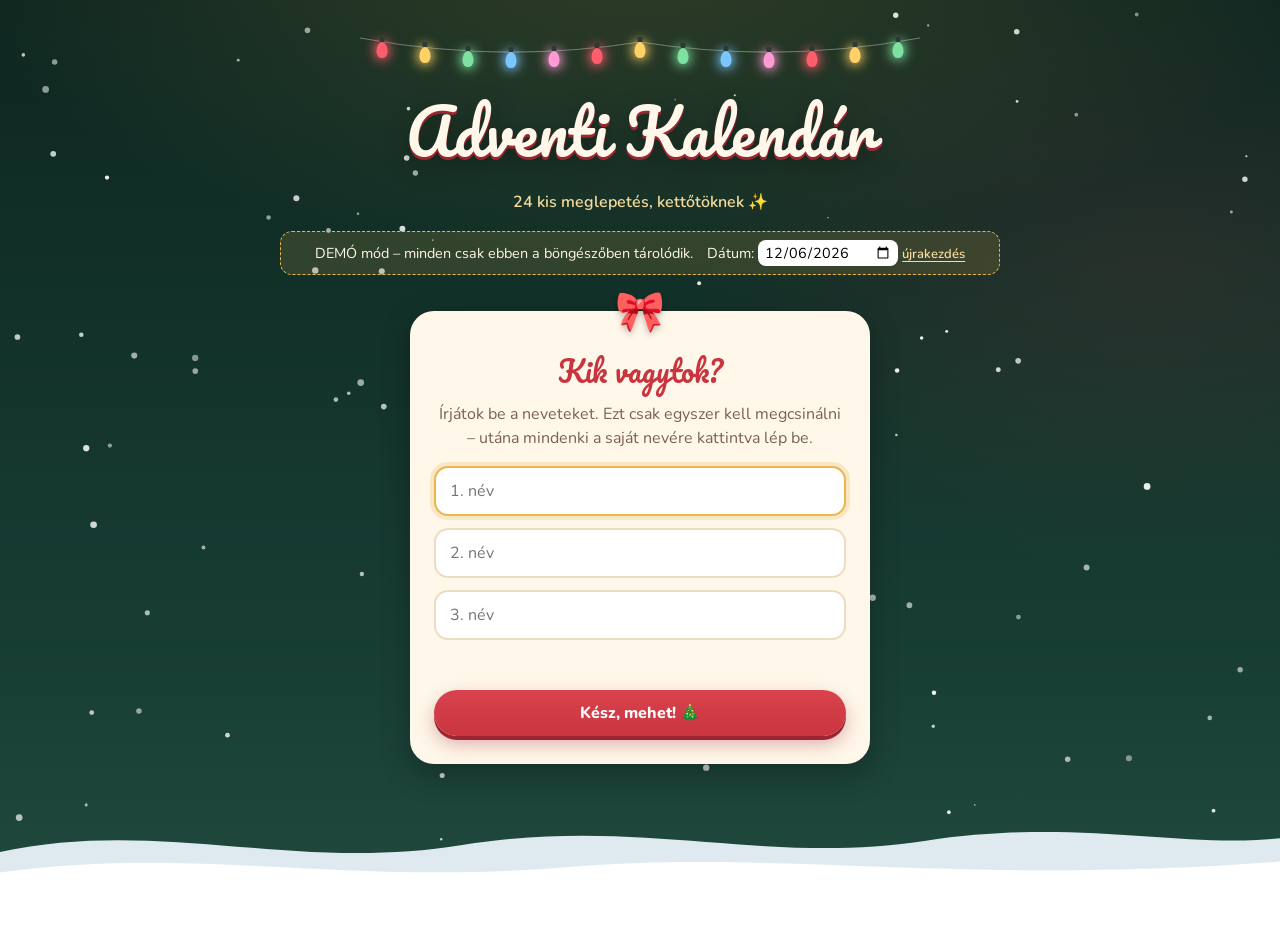
==== ketten/index.html @ f416d18a "Második, független naptár (ketten/) saját configgal és tárolással" ====
<!doctype html>
<html lang="hu">
<head>
  <meta charset="utf-8" />
  <meta name="viewport" content="width=device-width, initial-scale=1, viewport-fit=cover" />
  <title>Adventi Kalendár 🎄</title>
  <meta name="theme-color" content="#123229" />
  <link rel="icon" href="data:image/svg+xml,<svg xmlns='http://www.w3.org/2000/svg' viewBox='0 0 100 100'><text y='.9em' font-size='90'>🎄</text></svg>" />
  <link rel="preconnect" href="https://fonts.googleapis.com" />
  <link rel="preconnect" href="https://fonts.gstatic.com" crossorigin />
  <link href="https://fonts.googleapis.com/css2?family=Pacifico&family=Nunito:wght@400;600;700;800&display=swap" rel="stylesheet" />
  <link rel="stylesheet" href="../style.css?v=7" />
</head>
<body>
  <canvas id="snow" aria-hidden="true"></canvas>

  <header class="top">
    <div class="lights" aria-hidden="true"></div>
    <h1 class="logo">Adventi Kalendár</h1>
    <p class="subtitle" id="subtitle">24 kis meglepetés, kettőtöknek ✨</p>
    <div class="userbar" id="userbar" hidden>
      <span id="userbar-name"></span>    </div>
  </header>

  <div class="demo-banner" id="demo-banner" hidden>
    DEMÓ mód – minden csak ebben a böngészőben tárolódik.
    <span class="demo-tools">
      Dátum: <input type="date" id="demo-date" />
      <button class="link" id="demo-reset">újrakezdés</button>
    </span>
  </div>

  <main id="app" aria-live="polite"></main>

  <div class="hills" aria-hidden="true">
    <svg viewBox="0 0 1440 160" preserveAspectRatio="none">
      <path d="M0,90 C180,40 330,120 520,80 C720,38 860,110 1040,74 C1210,40 1330,86 1440,70 L1440,160 L0,160 Z" fill="#dfeaf0" />
      <path d="M0,120 C220,80 380,140 640,112 C880,86 1080,140 1440,104 L1440,160 L0,160 Z" fill="#ffffff" />
    </svg>
  </div>

  <!-- Nap megnyitása -->
  <dialog id="reveal" class="modal">
    <form method="dialog" class="modal-close"><button aria-label="Bezár">✕</button></form>
    <div class="modal-ribbon"><span id="reveal-title"></span></div>
    <div class="reveal-body" id="reveal-body"></div>
  </dialog>

  <!-- Szerkesztő -->
  <dialog id="editor" class="modal">
    <form method="dialog" class="modal-close"><button aria-label="Bezár">✕</button></form>
    <div class="modal-ribbon"><span id="editor-title"></span></div>
    <div class="editor-body">
      <label class="field">
        <span>Üzenet</span>
        <textarea id="editor-text" rows="6" maxlength="5000" placeholder="Írj valami kedveset, egy emléket, egy feladatot, egy receptet… 💌"></textarea>
      </label>
      <div class="field">
        <span>Kép</span>
        <div class="image-drop" id="image-drop">
          <img id="editor-img" alt="" hidden />
          <div class="image-empty" id="image-empty">📷 Kattints ide egy kép kiválasztásához</div>
          <input type="file" id="editor-file" accept="image/*" />
        </div>
        <button class="link" id="editor-remove-img" hidden>kép eltávolítása</button>
      </div>
      <p class="editor-locked" id="editor-locked" hidden>🔒 Ezt a napot már kinyitotta, nem szerkeszthető.</p>
      <div class="actions">
        <button class="btn ghost" id="editor-cancel">Mégse</button>
        <button class="btn" id="editor-save">Mentés 🎁</button>
      </div>
    </div>
  </dialog>

  <div class="toast" id="toast" role="status"></div>

  <script src="config.js?v=7"></script>
  <script src="../api.js?v=7"></script>
  <script src="../app.js?v=7"></script>
</body>
</html>
---- style.css ----
:root {
  --night-1: #0d2620;
  --night-2: #173d33;
  --cream: #fff7ea;
  --paper: #fdf1dc;
  --ink: #3b2a22;
  --ink-soft: #7a6152;
  --red: #c9343f;
  --red-dark: #9b2530;
  --green: #2e6a4f;
  --green-dark: #1f4d39;
  --gold: #e8b64c;
  --gold-soft: #f6dc9c;
  --pink: #f3b3c0;
  --snow: #ffffff;
  --radius: 18px;
  --shadow: 0 10px 30px rgba(0, 0, 0, 0.28);
}

* { box-sizing: border-box; }

html, body { margin: 0; }

body {
  min-height: 100vh;
  font-family: "Nunito", system-ui, sans-serif;
  color: var(--cream);
  background:
    radial-gradient(1200px 600px at 50% -10%, rgba(232, 182, 76, 0.18), transparent 60%),
    radial-gradient(800px 500px at 90% 30%, rgba(201, 52, 63, 0.12), transparent 60%),
    linear-gradient(180deg, var(--night-1), var(--night-2) 70%, #21493d);
  background-attachment: fixed;
  overflow-x: hidden;
  padding-bottom: 140px;
}

#snow {
  position: fixed; inset: 0;
  width: 100%; height: 100%;
  pointer-events: none;
  z-index: 0;
}

.hills {
  position: fixed; left: 0; right: 0; bottom: 0;
  height: 110px;
  z-index: 0;
  pointer-events: none;
}
.hills svg { width: 100%; height: 100%; display: block; }

header, main, .demo-banner { position: relative; z-index: 1; }

/* ---------- Fejléc ---------- */
.top { text-align: center; padding: 34px 16px 8px; }

.lights {
  position: relative;
  height: 40px;
  max-width: 560px;
  margin: 0 auto 4px;
}
.lights svg { position: absolute; inset: 0; width: 100%; height: 100%; overflow: visible; }
.bulb {
  position: absolute;
  transform: translateX(-50%);
  width: 11px; height: 16px;
  border-radius: 50% 50% 50% 50% / 60% 60% 40% 40%;
  animation: twinkle 2.4s ease-in-out infinite;
  box-shadow: 0 0 12px 2px currentColor;
  background: currentColor;
}
.bulb::before {
  content: ""; position: absolute; top: -5px; left: 3px;
  width: 5px; height: 5px; background: #2b3b33; border-radius: 1px;
}
@keyframes twinkle { 0%, 100% { opacity: 1; } 50% { opacity: .35; } }

.logo {
  font-family: "Pacifico", cursive;
  font-weight: 400;
  font-size: clamp(2.3rem, 7vw, 3.8rem);
  margin: 0;
  color: var(--cream);
  text-shadow: 0 3px 0 var(--red-dark), 0 8px 24px rgba(0,0,0,.35);
  letter-spacing: .5px;
}
.subtitle { margin: 6px 0 0; color: var(--gold-soft); font-weight: 600; }

.userbar {
  margin: 12px auto 0;
  display: inline-flex; gap: 10px; align-items: center;
  background: rgba(255,255,255,.08);
  border: 1px solid rgba(255,255,255,.12);
  padding: 6px 14px; border-radius: 999px;
  font-weight: 700;
}

[hidden] { display: none !important; }
button { font: inherit; cursor: pointer; }
.link {
  background: none; border: 0; padding: 0;
  color: var(--gold-soft); text-decoration: underline; text-underline-offset: 3px;
  font-weight: 600; font-size: .9em;
}

.demo-banner {
  max-width: 720px; margin: 10px auto 0; padding: 8px 14px;
  background: rgba(232, 182, 76, .15);
  border: 1px dashed var(--gold);
  border-radius: 12px; font-size: .9rem; text-align: center;
  display: flex; flex-wrap: wrap; gap: 6px 14px; justify-content: center; align-items: center;
}
.demo-banner[hidden] { display: none; }
.demo-tools input { font: inherit; border-radius: 8px; border: 0; padding: 2px 6px; }

main { max-width: 980px; margin: 0 auto; padding: 18px 16px 30px; }

/* ---------- Kártya (űrlapok) ---------- */
.card {
  background: var(--cream);
  color: var(--ink);
  border-radius: 24px;
  padding: 28px 24px;
  max-width: 460px;
  margin: 18px auto;
  box-shadow: var(--shadow);
  position: relative;
  text-align: center;
}
.card::before {
  /* zsinór masni a kártya tetején */
  content: "🎀";
  position: absolute; top: -26px; left: 50%; transform: translateX(-50%);
  font-size: 40px; filter: drop-shadow(0 3px 3px rgba(0,0,0,.25));
}
.card h2 {
  font-family: "Pacifico", cursive; font-weight: 400;
  color: var(--red); margin: 6px 0 6px; font-size: 1.8rem;
}
.card p { color: var(--ink-soft); margin: 6px 0 16px; line-height: 1.5; }

.field { display: block; text-align: left; margin: 12px 0; }
.field > span { display: block; font-weight: 800; font-size: .85rem; color: var(--ink-soft); margin-bottom: 6px; text-transform: uppercase; letter-spacing: .06em; }

input[type="text"], input[type="password"], input[inputmode="numeric"], textarea {
  width: 100%;
  font: inherit; color: var(--ink);
  background: #fff;
  border: 2px solid #ecdcc2;
  border-radius: 14px;
  padding: 12px 14px;
  outline: none;
  transition: border-color .15s, box-shadow .15s;
}
input:focus, textarea:focus { border-color: var(--gold); box-shadow: 0 0 0 4px rgba(232,182,76,.25); }
textarea { resize: vertical; min-height: 120px; line-height: 1.5; }

.pin-input { text-align: center; font-size: 1.6rem !important; letter-spacing: .5em; font-weight: 800; }

.btn {
  display: inline-flex; align-items: center; justify-content: center; gap: 8px;
  background: linear-gradient(180deg, #d9434e, var(--red));
  color: #fff; border: 0;
  border-radius: 999px;
  padding: 12px 24px;
  font-weight: 800; font-size: 1rem;
  box-shadow: 0 4px 0 var(--red-dark), 0 8px 18px rgba(155,37,48,.35);
  transition: transform .1s, box-shadow .1s, filter .15s;
}
.btn:hover { filter: brightness(1.06); }
.btn:active { transform: translateY(3px); box-shadow: 0 1px 0 var(--red-dark); }
.btn:disabled { filter: grayscale(.5); opacity: .7; cursor: default; }
.btn.green { background: linear-gradient(180deg, #3a7e5f, var(--green)); box-shadow: 0 4px 0 var(--green-dark), 0 8px 18px rgba(31,77,57,.35); }
.btn.ghost { background: transparent; color: var(--ink-soft); box-shadow: none; border: 2px solid #ecdcc2; }
.btn.block { width: 100%; }

.actions { display: flex; gap: 10px; justify-content: flex-end; margin-top: 16px; }

.people { display: grid; gap: 10px; margin: 14px 0; }
.person-btn {
  display: flex; align-items: center; gap: 12px;
  background: #fff; color: var(--ink);
  border: 2px solid #ecdcc2; border-radius: 16px;
  padding: 12px 16px; font-weight: 800; font-size: 1.1rem; text-align: left;
  transition: transform .12s, border-color .12s;
}
.person-btn:hover { transform: translateY(-2px); border-color: var(--gold); }
.person-btn .avatar {
  width: 40px; height: 40px; border-radius: 50%;
  display: grid; place-items: center; font-size: 1.3rem;
  background: var(--paper);
}
.person-btn small { display: block; font-weight: 600; color: var(--ink-soft); font-size: .8rem; }

.error { color: var(--red); font-weight: 700; min-height: 1.4em; margin: 8px 0 0; }

/* ---------- Sorsolás ---------- */
.draw-stage { text-align: center; padding: 10px 0; }
.giftbox { font-size: 110px; line-height: 1; display: inline-block; filter: drop-shadow(0 10px 14px rgba(0,0,0,.35)); }
.giftbox.shake { animation: shake .45s ease-in-out infinite; }
@keyframes shake {
  0%,100% { transform: rotate(0) scale(1); }
  25% { transform: rotate(-9deg) scale(1.05); }
  75% { transform: rotate(9deg) scale(1.05); }
}
.slot {
  font-family: "Pacifico", cursive; font-size: 2.4rem; color: var(--red);
  min-height: 1.6em; margin: 14px 0 4px;
}
.slot.final { animation: pop .5s cubic-bezier(.2,1.6,.4,1); }
@keyframes pop { from { transform: scale(.4); opacity: 0; } to { transform: scale(1); opacity: 1; } }

/* ---------- Fülek ---------- */
.tabs {
  display: flex; gap: 6px; justify-content: center;
  background: rgba(255,255,255,.07);
  border: 1px solid rgba(255,255,255,.1);
  padding: 6px; border-radius: 999px;
  width: fit-content; max-width: 100%; margin: 6px auto 18px;
}
.tab {
  border: 0; background: transparent; color: var(--cream);
  padding: 10px 18px; border-radius: 999px; font-weight: 800;
  white-space: nowrap;
}
.tab[aria-selected="true"] { background: var(--cream); color: var(--red); box-shadow: 0 3px 10px rgba(0,0,0,.25); }

.hint {
  text-align: center; color: var(--gold-soft); margin: 0 auto 18px; max-width: 560px; line-height: 1.5;
}
.hint b { color: #fff; }

/* ---------- A naptár ---------- */
.calendar {
  display: grid;
  grid-template-columns: repeat(6, 1fr);
  gap: 14px;
  padding: 18px;
  border-radius: 26px;
  background:
    repeating-linear-gradient(45deg, rgba(255,255,255,.03) 0 12px, transparent 12px 24px),
    linear-gradient(180deg, #7a3a26, #5d2a1b);
  box-shadow: inset 0 0 0 6px #8c4a31, inset 0 0 0 9px var(--gold), var(--shadow);
}
@media (max-width: 760px) { .calendar { grid-template-columns: repeat(4, 1fr); gap: 10px; padding: 14px; } }
@media (max-width: 330px) { .calendar { grid-template-columns: repeat(3, 1fr); } }

.door {
  position: relative;
  aspect-ratio: 1 / 1.1;
  border: 0; padding: 0;
  perspective: 700px;
  background: transparent;
  border-radius: 14px;
}
.door.d24 .door-front { outline: 3px solid var(--gold); outline-offset: -7px; }
.door.d24 .num { color: var(--gold-soft); }
.door .icons { position: absolute; bottom: 6px; font-size: .8rem; letter-spacing: 2px; }

.door-back {
  position: absolute; inset: 0;
  border-radius: 14px;
  background: radial-gradient(circle at 50% 45%, #fff2c8, #e8b64c 55%, #a66d17);
  box-shadow: inset 0 4px 14px rgba(0,0,0,.45);
  display: grid; place-items: center;
  font-size: 2rem;
  overflow: hidden;
}
.door-back img { width: 100%; height: 100%; object-fit: cover; }

.door-front {
  position: absolute; inset: 0;
  border-radius: 14px;
  transform-origin: left center;
  transition: transform .9s cubic-bezier(.3,.9,.3,1.05), box-shadow .3s;
  backface-visibility: hidden;
  display: flex; flex-direction: column; align-items: center; justify-content: center;
  color: #fff;
  box-shadow: 0 4px 0 rgba(0,0,0,.25), 0 8px 14px rgba(0,0,0,.25);
  border: 2px dashed rgba(255,255,255,.35);
  outline: 3px solid transparent;
}
.door .num {
  font-family: "Pacifico", cursive;
  font-size: clamp(1.5rem, 4.5vw, 2.4rem);
  line-height: 1;
  text-shadow: 0 2px 0 rgba(0,0,0,.25);
}
.door .deco { font-size: clamp(.9rem, 2.6vw, 1.25rem); margin-top: 4px; }
.door .knob {
  position: absolute; right: 9px; top: 50%;
  width: 8px; height: 8px; border-radius: 50%;
  background: var(--gold); box-shadow: 0 1px 2px rgba(0,0,0,.4);
}
.door .badge {
  position: absolute; top: 6px; right: 6px;
  font-size: .75rem; background: rgba(255,255,255,.9); color: var(--ink);
  border-radius: 999px; padding: 1px 6px; font-weight: 800;
}

/* ajtó színek / minták */
.c0 .door-front { background: linear-gradient(160deg, #d6444f, #a92a35); }
.c1 .door-front { background: linear-gradient(160deg, #3c8263, #255b43); }
.c2 .door-front { background: repeating-linear-gradient(135deg, #fff 0 10px, #d6444f 10px 20px); color: var(--red-dark); }
.c2 .num { background: #fff; border-radius: 12px; padding: 2px 10px; text-shadow: none; color: var(--red); }
.c3 .door-front { background: radial-gradient(circle, rgba(255,255,255,.35) 2px, transparent 3px) 0 0 / 16px 16px, linear-gradient(160deg, #f0a7b6, #d97f93); }
.c4 .door-front { background: linear-gradient(160deg, #f1c96a, #cf9a2e); color: #5b3a07; }
.c4 .num { text-shadow: 0 2px 0 rgba(255,255,255,.4); }
.c5 .door-front { background: radial-gradient(circle, rgba(255,255,255,.25) 2px, transparent 3px) 0 0 / 18px 18px, linear-gradient(160deg, #2f5f78, #1f4257); }

.door.is-today .door-front {
  outline-color: var(--gold);
  animation: glow 1.8s ease-in-out infinite;
}
@keyframes glow {
  0%,100% { box-shadow: 0 0 0 0 rgba(232,182,76,.0), 0 8px 14px rgba(0,0,0,.25); }
  50% { box-shadow: 0 0 24px 6px rgba(232,182,76,.65), 0 8px 14px rgba(0,0,0,.25); }
}
.door.is-locked .door-front { filter: saturate(.85); }
.door.is-locked:hover .door-front { transform: rotateY(-8deg); }
.door:not(.is-locked):not(.is-open):hover .door-front { transform: rotateY(-22deg); }
.door.is-open .door-front { transform: rotateY(-108deg); box-shadow: none; }
.door.wiggle .door-front { animation: wiggle .5s; }
@keyframes wiggle {
  0%,100% { transform: rotateY(0); }
  20% { transform: rotateY(-14deg); } 40% { transform: rotateY(6deg); }
  60% { transform: rotateY(-8deg); } 80% { transform: rotateY(3deg); }
}

/* töltő nézet: sima csempék */
.fill-grid .door { perspective: none; }
.fill-grid .door-front { transform: none !important; }
.fill-grid .door:hover .door-front { transform: translateY(-3px) !important; }
.fill-grid .door.is-filled .door-front::after {
  content: "✓"; position: absolute; left: 8px; top: 6px;
  width: 22px; height: 22px; border-radius: 50%;
  display: grid; place-items: center;
  background: #fff; color: var(--green); font-weight: 900; font-size: .85rem;
}
.fill-grid .door.is-empty .door-front { opacity: .72; }
.fill-grid .door.is-past .door-front { filter: grayscale(.7) brightness(.8); }

.progress {
  max-width: 420px; margin: 0 auto 18px; text-align: center; color: var(--gold-soft); font-weight: 700;
}
.bar { height: 12px; border-radius: 999px; background: rgba(255,255,255,.12); overflow: hidden; margin-top: 6px; }
.bar > i {
  display: block; height: 100%;
  background: repeating-linear-gradient(135deg, #fff 0 8px, var(--red) 8px 16px);
  border-radius: 999px; transition: width .6s;
}

/* ---------- Modálok ---------- */
.modal {
  border: 0; padding: 0;
  width: min(560px, calc(100vw - 24px));
  max-height: calc(100vh - 40px);
  border-radius: 26px;
  background: var(--cream); color: var(--ink);
  box-shadow: 0 30px 80px rgba(0,0,0,.5);
  overflow: auto;
}
.modal::backdrop { background: rgba(6, 20, 16, .7); backdrop-filter: blur(3px); }
.modal[open] { animation: modalIn .45s cubic-bezier(.2,1.3,.4,1); }
@keyframes modalIn { from { transform: translateY(30px) scale(.92); opacity: 0; } to { transform: none; opacity: 1; } }

.modal-close { position: absolute; top: 10px; right: 10px; margin: 0; z-index: 2; }
.modal-close button {
  width: 36px; height: 36px; border-radius: 50%; border: 0;
  background: rgba(255,255,255,.85); color: var(--ink); font-weight: 900;
}
.modal-ribbon {
  background: repeating-linear-gradient(135deg, var(--red) 0 14px, #d6444f 14px 28px);
  color: #fff; text-align: center;
  padding: 18px 50px 16px;
  font-family: "Pacifico", cursive; font-size: 1.7rem;
  text-shadow: 0 2px 0 rgba(0,0,0,.2);
}
.reveal-body, .editor-body { padding: 20px 22px 24px; }
.reveal-body img {
  display: block; width: 100%; border-radius: 16px; margin: 0 0 16px;
  box-shadow: 0 6px 18px rgba(0,0,0,.18);
}
.reveal-text { white-space: pre-wrap; line-height: 1.6; font-size: 1.08rem; margin: 0; overflow-wrap: anywhere; }
.reveal-empty { text-align: center; color: var(--ink-soft); padding: 20px 0; }
.reveal-empty .big { font-size: 3rem; }

.image-drop {
  position: relative;
  border: 2px dashed #e2cba5; border-radius: 16px;
  background: #fff; min-height: 110px;
  display: grid; place-items: center; overflow: hidden;
}
.image-drop img { width: 100%; max-height: 320px; object-fit: contain; display: block; }
.image-drop input { position: absolute; inset: 0; opacity: 0; cursor: pointer; }
.image-empty { color: var(--ink-soft); font-weight: 700; padding: 20px; text-align: center; }
.editor-locked { color: var(--red); font-weight: 700; }

.toast {
  position: fixed; left: 50%; bottom: 30px; transform: translate(-50%, 140%);
  background: var(--cream); color: var(--ink);
  padding: 12px 20px; border-radius: 999px; font-weight: 800;
  box-shadow: var(--shadow); z-index: 50;
  transition: transform .35s cubic-bezier(.2,1.3,.4,1), opacity .25s;
  max-width: calc(100vw - 32px); text-align: center;
  opacity: 0; pointer-events: none;
}
.toast.show { transform: translate(-50%, 0); opacity: 1; }

.loading { text-align: center; padding: 40px; font-size: 2.4rem; animation: shake 1s infinite; }

.countdown {
  text-align: center; margin: 0 auto 18px;
  font-weight: 800; font-size: 1.1rem;
  background: rgba(255,255,255,.08); border-radius: 16px; padding: 10px 16px; width: fit-content; max-width: 100%;
}

@media (prefers-reduced-motion: reduce) {
  *, *::before, *::after { animation: none !important; transition: none !important; }
}
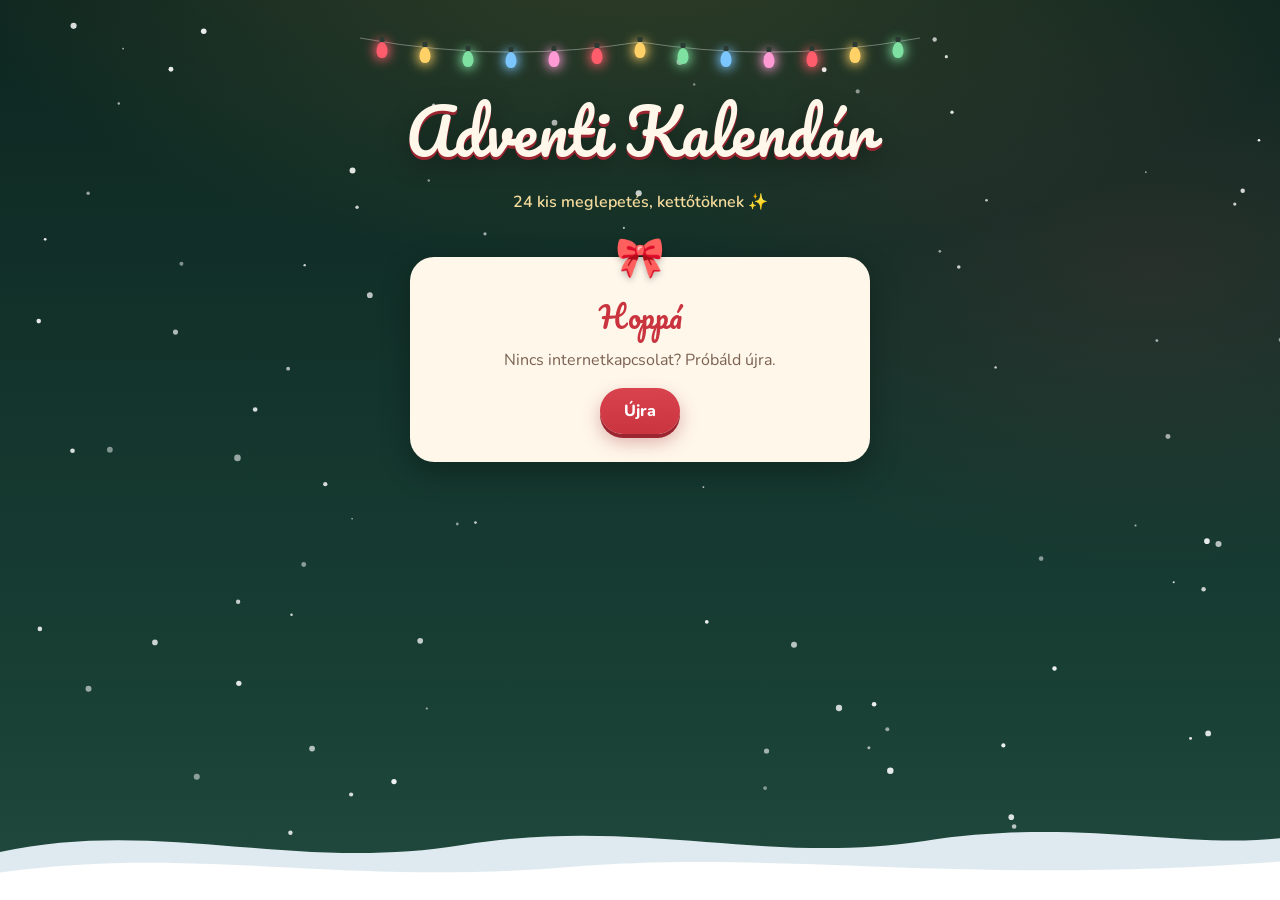
==== commit 7eb86c0e: "ketten: éles Supabase projekt" ====
--- a/ketten/index.html
+++ b/ketten/index.html
@@ -74,7 +74,7 @@
 
   <div class="toast" id="toast" role="status"></div>
 
-  <script src="config.js?v=7"></script>
+  <script src="config.js?v=8"></script>
   <script src="../api.js?v=7"></script>
   <script src="../app.js?v=7"></script>
 </body>
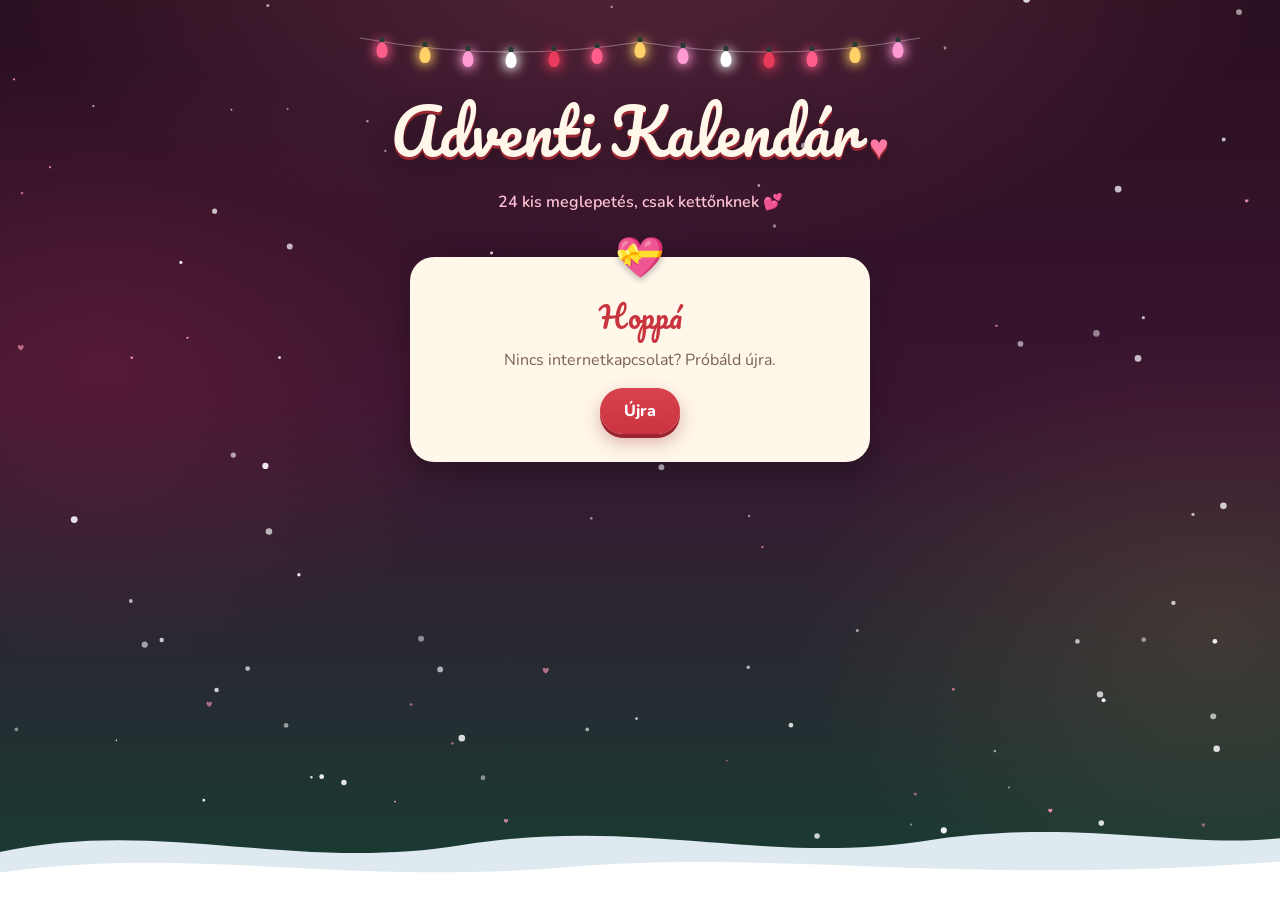
==== commit 78903985: "ketten: 2 név, szerelmes karácsonyi téma (szívek, rózsaszín fények)" ====
--- a/ketten/index.html
+++ b/ketten/index.html
@@ -9,7 +9,7 @@
   <link rel="preconnect" href="https://fonts.googleapis.com" />
   <link rel="preconnect" href="https://fonts.gstatic.com" crossorigin />
   <link href="https://fonts.googleapis.com/css2?family=Pacifico&family=Nunito:wght@400;600;700;800&display=swap" rel="stylesheet" />
-  <link rel="stylesheet" href="../style.css?v=7" />
+  <link rel="stylesheet" href="../style.css?v=9" />
 </head>
 <body>
   <canvas id="snow" aria-hidden="true"></canvas>
@@ -17,7 +17,7 @@
   <header class="top">
     <div class="lights" aria-hidden="true"></div>
     <h1 class="logo">Adventi Kalendár</h1>
-    <p class="subtitle" id="subtitle">24 kis meglepetés, kettőtöknek ✨</p>
+    <p class="subtitle" id="subtitle">24 kis meglepetés, csak kettőnknek 💕</p>
     <div class="userbar" id="userbar" hidden>
       <span id="userbar-name"></span>    </div>
   </header>
@@ -74,8 +74,8 @@
 
   <div class="toast" id="toast" role="status"></div>
 
-  <script src="config.js?v=8"></script>
-  <script src="../api.js?v=7"></script>
-  <script src="../app.js?v=7"></script>
+  <script src="config.js?v=9"></script>
+  <script src="../api.js?v=9"></script>
+  <script src="../app.js?v=9"></script>
 </body>
 </html>
--- a/style.css
+++ b/style.css
@@ -419,3 +419,19 @@
 @media (prefers-reduced-motion: reduce) {
   *, *::before, *::after { animation: none !important; transition: none !important; }
 }
+
+/* ---------- Szerelmes téma (THEME: "love") ---------- */
+body.love {
+  background:
+    radial-gradient(1100px 600px at 50% -10%, rgba(255, 120, 160, 0.22), transparent 60%),
+    radial-gradient(700px 500px at 8% 40%, rgba(232, 58, 90, 0.16), transparent 60%),
+    radial-gradient(700px 500px at 95% 70%, rgba(232, 182, 76, 0.12), transparent 60%),
+    linear-gradient(180deg, #2a1020, #3a1530 45%, #173d33 100%);
+  background-attachment: fixed;
+}
+body.love .card::before { content: "💝"; }
+body.love .logo::after { content: " ♥"; color: #ff7aa2; font-size: .55em; vertical-align: middle; }
+body.love .subtitle { color: #ffc2d4; }
+body.love .c1 .door-front { background: radial-gradient(circle, rgba(255,255,255,.22) 2px, transparent 3px) 0 0 / 16px 16px, linear-gradient(160deg, #3c8263, #255b43); }
+body.love .c5 .door-front { background: linear-gradient(160deg, #b8325f, #7e1d44); }
+body.love .door-back { background: linear-gradient(160deg, #fff1f5, #ffd6e2); }
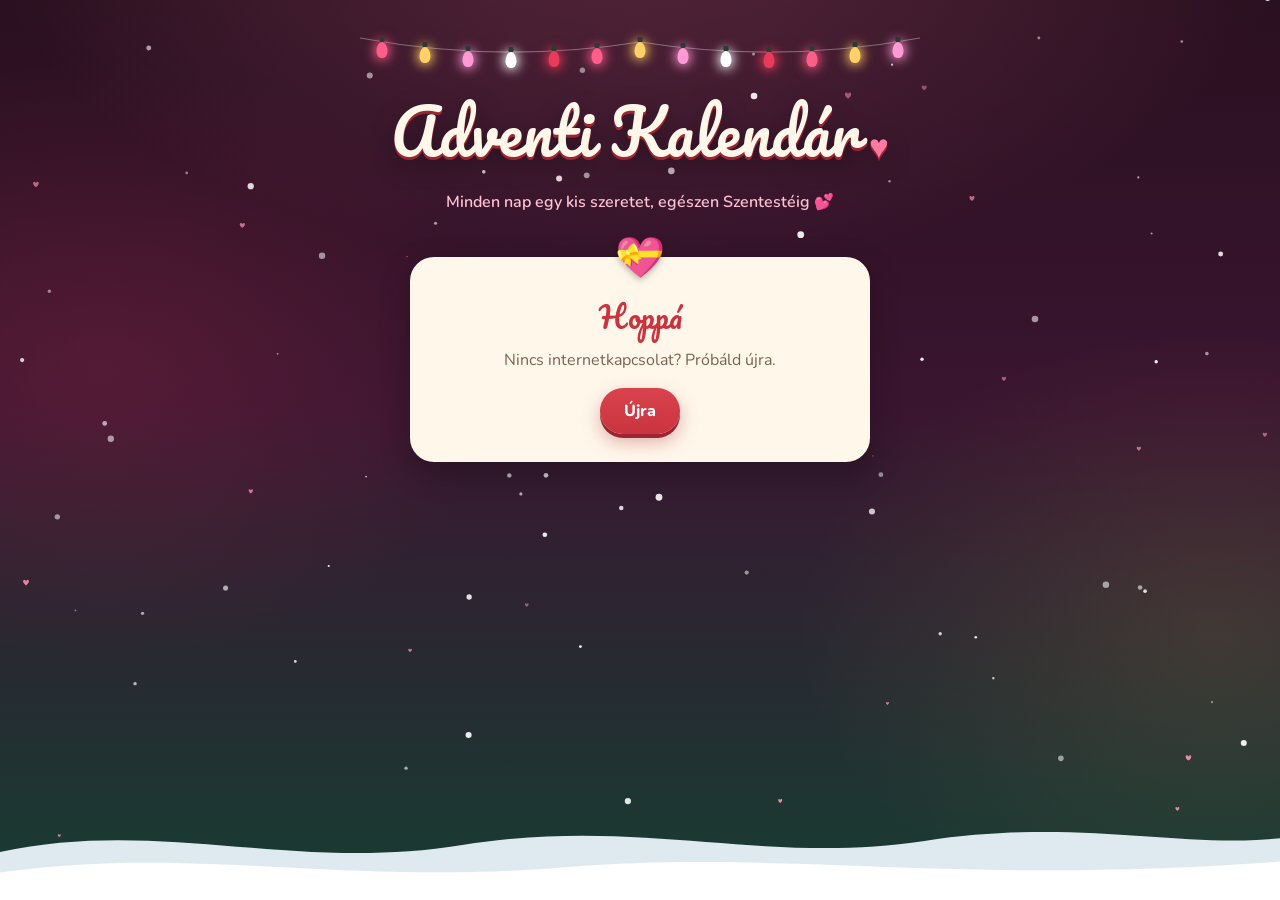
==== commit 0cf9c65a: "ketten: új alcím" ====
--- a/ketten/index.html
+++ b/ketten/index.html
@@ -17,7 +17,7 @@
   <header class="top">
     <div class="lights" aria-hidden="true"></div>
     <h1 class="logo">Adventi Kalendár</h1>
-    <p class="subtitle" id="subtitle">24 kis meglepetés, csak kettőnknek 💕</p>
+    <p class="subtitle" id="subtitle">Minden nap egy kis szeretet, egészen Szentestéig 💕</p>
     <div class="userbar" id="userbar" hidden>
       <span id="userbar-name"></span>    </div>
   </header>
@@ -74,7 +74,7 @@
 
   <div class="toast" id="toast" role="status"></div>
 
-  <script src="config.js?v=9"></script>
+  <script src="config.js?v=10"></script>
   <script src="../api.js?v=9"></script>
   <script src="../app.js?v=9"></script>
 </body>
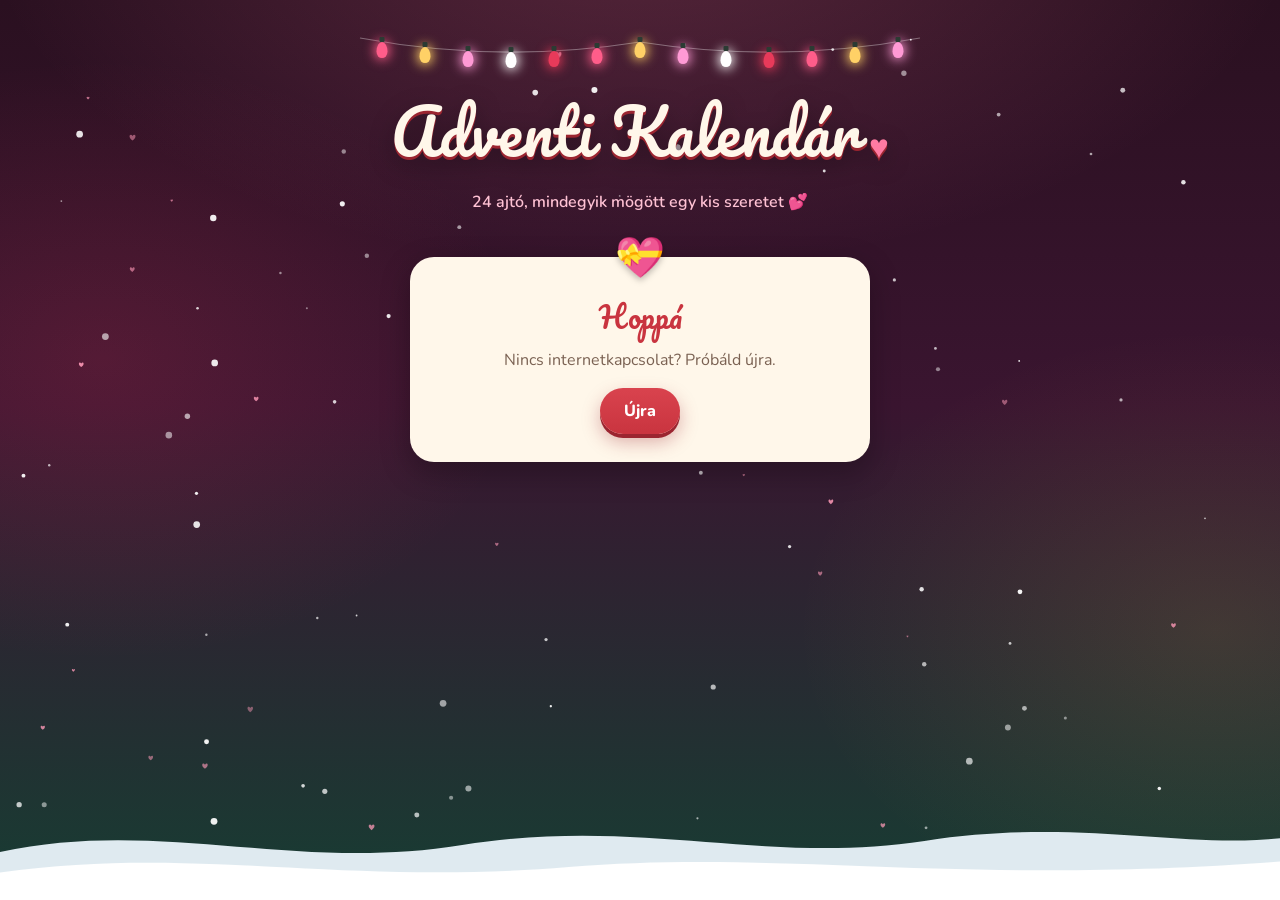
==== commit 192d01e7: "ketten: válasz a kinyitott napra, zene a napokhoz, emlékkönyv" ====
--- a/ketten/index.html
+++ b/ketten/index.html
@@ -9,7 +9,7 @@
   <link rel="preconnect" href="https://fonts.googleapis.com" />
   <link rel="preconnect" href="https://fonts.gstatic.com" crossorigin />
   <link href="https://fonts.googleapis.com/css2?family=Pacifico&family=Nunito:wght@400;600;700;800&display=swap" rel="stylesheet" />
-  <link rel="stylesheet" href="../style.css?v=9" />
+  <link rel="stylesheet" href="../style.css?v=12" />
 </head>
 <body>
   <canvas id="snow" aria-hidden="true"></canvas>
@@ -17,7 +17,7 @@
   <header class="top">
     <div class="lights" aria-hidden="true"></div>
     <h1 class="logo">Adventi Kalendár</h1>
-    <p class="subtitle" id="subtitle">Minden nap egy kis szeretet, egészen Szentestéig 💕</p>
+    <p class="subtitle" id="subtitle">24 ajtó, mindegyik mögött egy kis szeretet 💕</p>
     <div class="userbar" id="userbar" hidden>
       <span id="userbar-name"></span>    </div>
   </header>
@@ -74,8 +74,8 @@
 
   <div class="toast" id="toast" role="status"></div>
 
-  <script src="config.js?v=10"></script>
-  <script src="../api.js?v=9"></script>
-  <script src="../app.js?v=9"></script>
+  <script src="config.js?v=12"></script>
+  <script src="../api.js?v=12"></script>
+  <script src="../app.js?v=12"></script>
 </body>
 </html>
--- a/style.css
+++ b/style.css
@@ -143,7 +143,7 @@
 .field { display: block; text-align: left; margin: 12px 0; }
 .field > span { display: block; font-weight: 800; font-size: .85rem; color: var(--ink-soft); margin-bottom: 6px; text-transform: uppercase; letter-spacing: .06em; }
 
-input[type="text"], input[type="password"], input[inputmode="numeric"], textarea {
+input[type="text"], input[type="url"], input[type="password"], input[inputmode="numeric"], textarea {
   width: 100%;
   font: inherit; color: var(--ink);
   background: #fff;
@@ -435,3 +435,52 @@
 body.love .c1 .door-front { background: radial-gradient(circle, rgba(255,255,255,.22) 2px, transparent 3px) 0 0 / 16px 16px, linear-gradient(160deg, #3c8263, #255b43); }
 body.love .c5 .door-front { background: linear-gradient(160deg, #b8325f, #7e1d44); }
 body.love .door-back { background: linear-gradient(160deg, #fff1f5, #ffd6e2); }
+
+/* ---------- Extrák: zene, válasz, emlékkönyv ---------- */
+.btn.small { padding: 9px 16px; font-size: .95rem; }
+iframe.music { display: block; width: 100%; border: 0; border-radius: 14px; margin: 16px 0 0; background: #222; }
+iframe.music.youtube { aspect-ratio: 16 / 9; }
+iframe.music.spotify { height: 152px; }
+iframe.music.spotify.album, iframe.music.spotify.playlist, iframe.music.spotify.show { height: 352px; }
+.music-link { display: inline-block; margin-top: 8px; color: var(--red); font-weight: 800; }
+
+.react-box { margin-top: 18px; padding-top: 14px; border-top: 2px dashed #ecdcc2; }
+.react-title { margin: 0 0 8px; font-weight: 800; color: var(--ink-soft); }
+.react-row { display: flex; gap: 8px; flex-wrap: wrap; margin-bottom: 10px; }
+.react-btn {
+  font-size: 1.5rem; line-height: 1; padding: 8px 10px; border-radius: 14px;
+  border: 2px solid #ecdcc2; background: #fff; cursor: pointer; transition: transform .15s;
+}
+.react-btn:hover { transform: scale(1.1); }
+.react-btn.on { border-color: var(--red); background: #ffe3ea; transform: scale(1.12); }
+.react-box textarea {
+  width: 100%; border: 2px solid #ecdcc2; border-radius: 14px; padding: 10px 12px;
+  font: inherit; color: var(--ink); background: #fff; resize: vertical;
+}
+.react-actions { display: flex; align-items: center; justify-content: flex-end; gap: 12px; margin-top: 10px; }
+.react-status { color: var(--green); font-weight: 800; }
+.door .react-badge { top: auto; bottom: 26px; right: 6px; font-size: .9rem; padding: 1px 5px; }
+.editor-reaction { background: #ffe3ea; color: var(--ink); border-radius: 14px; padding: 10px 14px; margin: 12px 0 0; }
+
+.mem-head { text-align: center; margin-bottom: 26px; }
+.card.memory { max-width: 760px; text-align: left; margin-top: 34px; }
+.card.memory::before { content: "💕"; font-size: 30px; top: -20px; }
+.card.memory h3 { margin: 0 0 12px; font-family: "Pacifico", cursive; font-weight: 400; color: var(--red); font-size: 1.5rem; text-align: center; }
+.mem-sides { display: grid; grid-template-columns: repeat(auto-fit, minmax(240px, 1fr)); gap: 18px; }
+.mem-side h4 { margin: 0 0 8px; color: var(--ink-soft); }
+.mem-side img { display: block; width: 100%; border-radius: 12px; margin-bottom: 10px; }
+.mem-reply { background: #ffe3ea; border-radius: 12px; padding: 8px 12px; margin: 10px 0 0; }
+
+@media print {
+  body, body.love { background: #fff !important; color: #000; padding: 0; }
+  #snow, .lights, .hills, .tabs, .demo-banner, .userbar, .no-print, .toast { display: none !important; }
+  .top { padding: 0 0 8px; }
+  .logo { color: #c9343f !important; text-shadow: none !important; }
+  .hint { color: #555 !important; }
+  .card.memory { box-shadow: none; border: 1px solid #ddd; break-inside: avoid; }
+}
+.react-box textarea { min-height: 70px; }
+@media (max-width: 560px) {
+  .tabs { flex-wrap: wrap; border-radius: 22px; }
+  .tab { padding: 9px 11px; font-size: .84rem; }
+}
